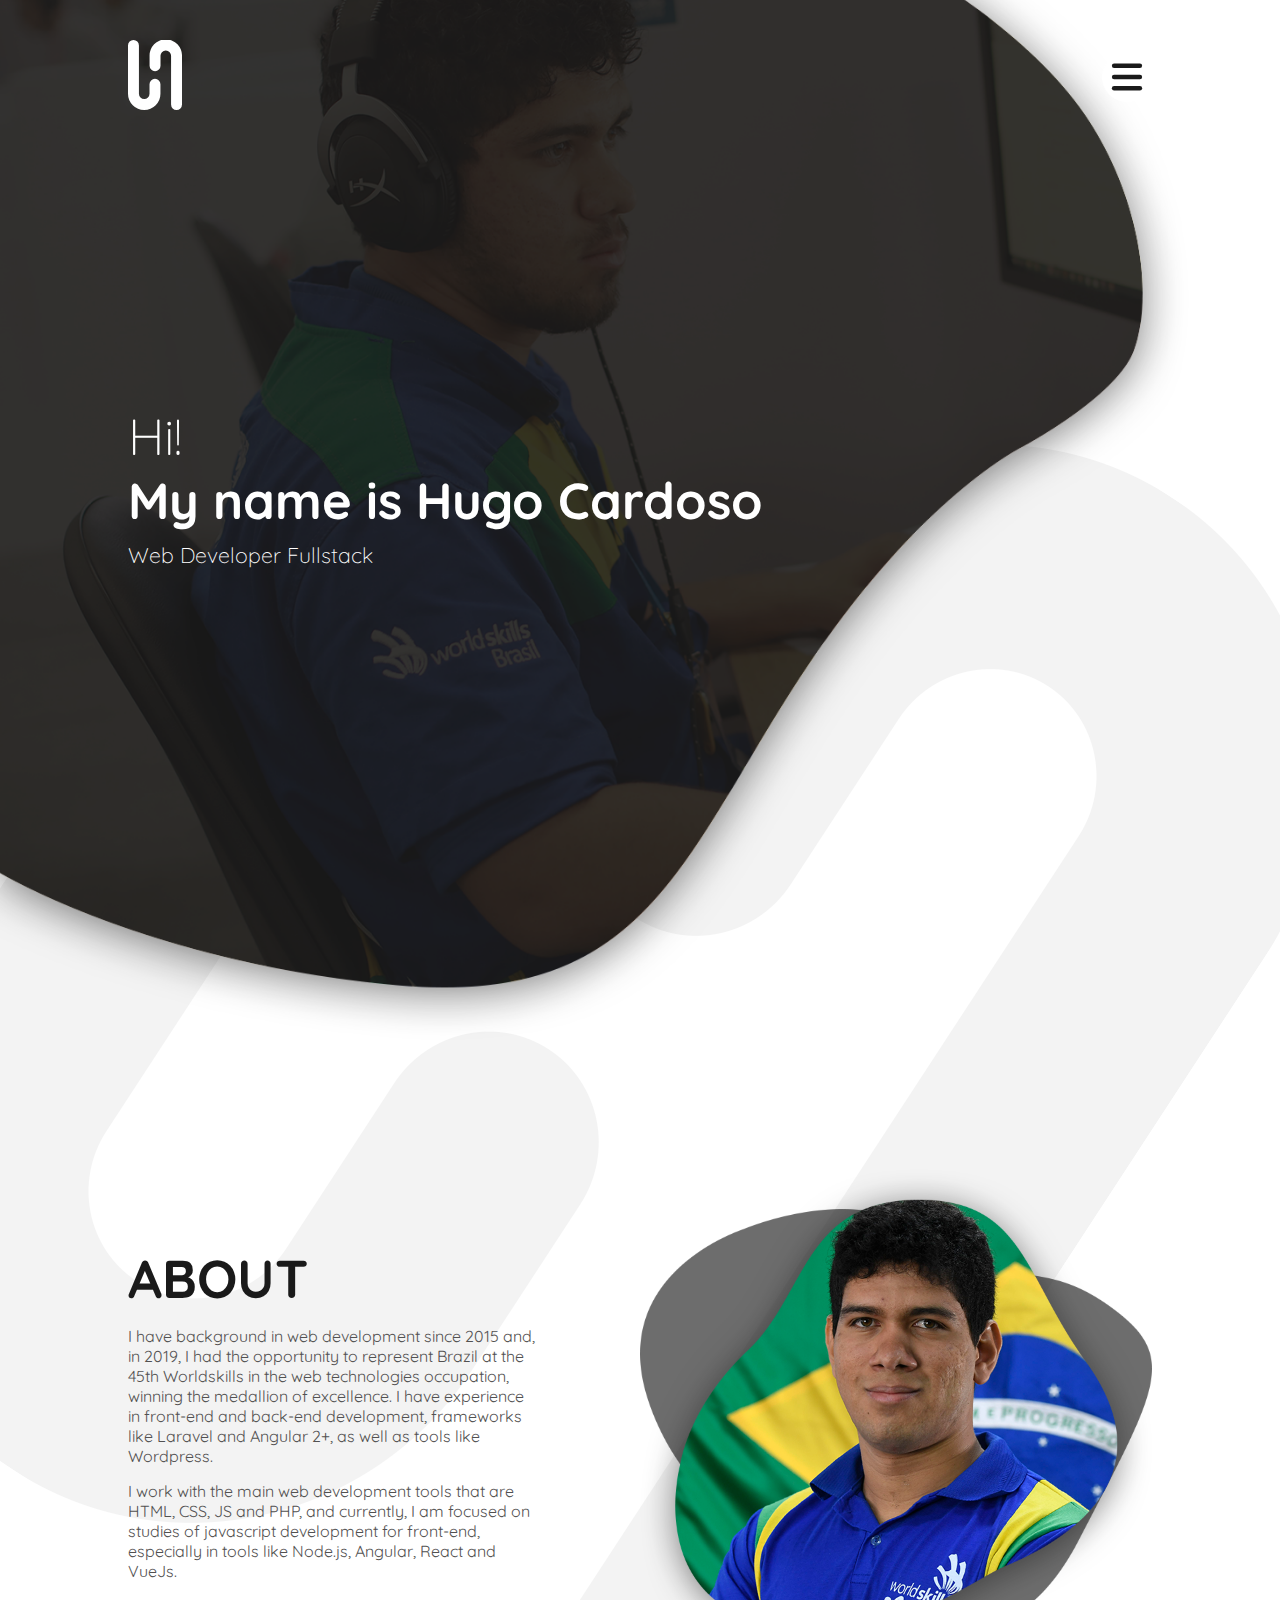
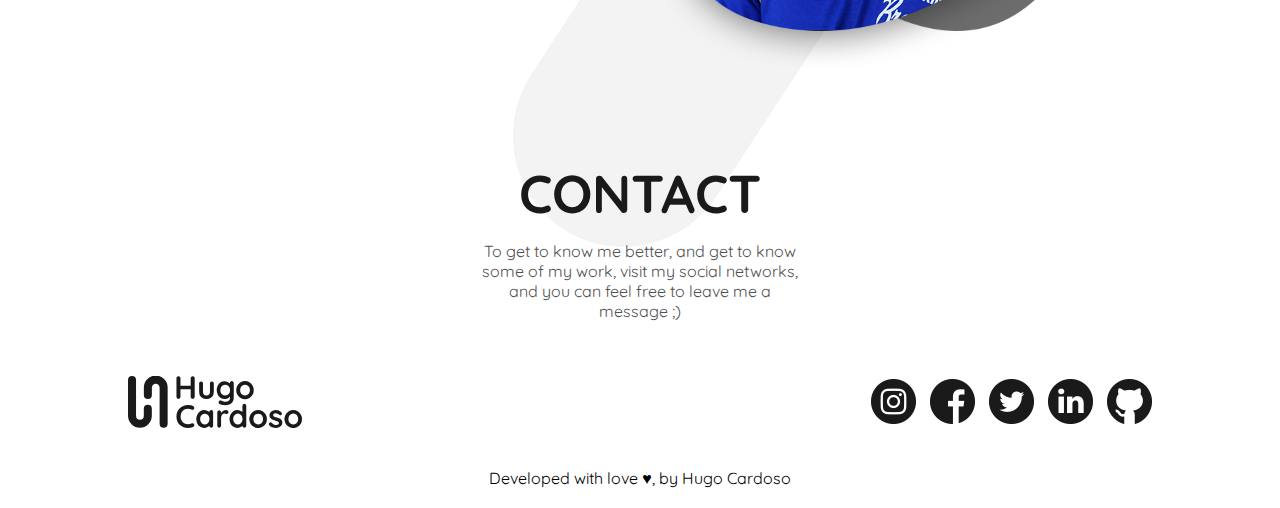
==== english/index.html @ 06d82d9e "English layout" ====
<!DOCTYPE html>
<html lang="pt-BR">
<head>
    <meta charset="UTF-8">
    <meta name="viewport" content="width=device-width, initial-scale=1.0">
    <link rel="shortcut icon" href="../img/favicon.png">
    <link rel="stylesheet" href="../css/style.css">
    <title>Hugo Cardoso</title>
</head>
<body>

    <header>
        <img src="../img/big-image.png" alt="image header" id="bg-image-header">
        <div class="container">
            <div class="navbar">
                <a href="#">
                    <img src="../img/white-logo.svg" alt="while-logo">
                </a>
                <img src="../img/mobile-menu.svg" id="mobile" alt="mobile menu">
                <ul>
                    <li><a href="#about" class="link">About</a></li>
                    <li><a href="#contact" class="link">Contact</a></li>
                    <li>
                        <a href="#" class="actual">EN</a> / <a href="../portuguese/">PT</a>
                    </li>
                </ul>
            </div>
            <div class="content-header">
                <h2>Hi!</h2>
                <h1>My name is Hugo Cardoso</h1>
                <h4>Web Developer Fullstack</h4>
            </div>
        </div>
    </header>
    
    <section id="about">
        <div class="container">
            <div class="text-about">
                <h2 class="section-title">About</h2>
                <p>I have background in web development since 2015 and, in 2019, I had the opportunity to represent Brazil at the 45th Worldskills in the web technologies occupation, winning the medallion of excellence. I have experience in front-end and back-end development, frameworks like Laravel and Angular 2+, as well as tools like Wordpress.</p>
                <p>I work with the main web development tools that are HTML, CSS, JS and PHP, and currently, I am focused on studies of javascript development for front-end, especially in tools like Node.js, Angular, React and VueJs.</p>
            </div>
            <div class="image-about">
                <img src="../img/shape-about.png" alt="shape about">
                <img src="../img/photo-about.png" alt="photo about">
            </div>
        </div>
    </section>


    <section id="contact">
        <div class="container">
            <h2 class="section-title">Contact</h2>
            <p>
                To get to know me better, and get to know some of my work, visit my social networks, and you can feel free to leave me a message ;)</p>
        </div>
    </section>

    <footer>
        <div class="container">
            <img src="../img/main-logo.svg" alt="main logo">
            <ul>
                <li><a href="https://www.instagram.com/hugocardosos/" target="_blank"><img src="../img/insta.png" alt="img insta"></a></li>
                <li><a href="https://www.facebook.com/legaumsmkra" target="_blank"><img src="../img/face.png" alt="img face"></a></li>
                <li><a href="https://twitter.com/kafusna" target="_blank"><img src="../img/twitter.png" alt="img twitter"></a></li>
                <li><a href="https://www.linkedin.com/in/gildsonhugo/" target="_blank"><img src="../img/linkedin.png" alt="img linkedin"></a></li>
                <li><a href="https://github.com/gildsonhugo" target="_blank"><img src="../img/github.png" alt="img github"></a></li>
            </ul>
        </div>
        <p>Developed with love ♥, by Hugo Cardoso</p>
    </footer>

    <script src="../js/script.js"></script>
</body>
</html>
---- css/style.css ----
/*CSS RESET*/
@import url('https://fonts.googleapis.com/css?family=Quicksand:300,400,500,600,700&display=swap');

*{
    margin: 0;
    padding: 0;
    list-style: none;
    text-decoration: none;
    box-sizing: border-box;
    font-family: 'Quicksand', sans-serif;
    scroll-behavior: smooth;
}

/*BODY*/

.container{
    position: relative;
    z-index: 1;
    display: block;
    margin: 40px auto;
    transition: all 300ms;
}

body{
    overflow-x: hidden;
    width: 100vw;
    background: url('../img/big-logo.png') no-repeat;
    background-position:  top 120px right;
}

.section-title{
    font-size: 40pt;
    text-transform: uppercase;
    color: #1a1a1a;
    font-weight: 700;
}

/*HEADER*/

header{
    position: relative;
    overflow-x: hidden;
    height: 120vh;
}

.navbar > a img{
    height: 70px;
}

#mobile{
    cursor: pointer;
    display: none;
}

#bg-image-header{
    position: absolute;
    top: -40px;
    left: 0;
    height: 100%;
    width: auto !important;
}

.actual{
    font-weight: bold;
    text-decoration: underline;
}

.navbar{
    display: flex;
    justify-content: space-between;
    align-items: center;
}

.navbar ul li{
    display: inline-block;
}

.navbar ul li + li{
    margin-left: 15px;
}

.navbar ul li a{
    color: #1a1a1a;
    font-size: 14pt;
    position: relative;
}

.navbar ul li a.link::before{
    position: absolute;
    content: "";
    width: 0;
    top: 100%;
    height: 1px;
    background: #1a1a1a;
    transition: all 300ms;
}

.navbar ul li a.link:hover{
    font-weight: 500;
}

.navbar ul li a.link:hover::before{
    width: 100%;
}

header .container{
    height: 100vh;
    display: flex;
    flex-direction: column;
}

.content-header{
    flex: 0.9;
    color: #fff;
    display: flex;
    flex-direction: column;
    justify-content: center;
}

.content-header h1{
    font-weight: 700;
    margin-bottom: 10px;
}

.content-header h1, .content-header h2{
    font-size: 38pt;
}

.content-header h2, .content-header h4{
    font-weight: 300 !important;
}

.content-header h4{
    font-size: 16pt;
}

/*ABOUT*/

#about .container{
    min-height: 600px;
    position: relative;
    display: flex;
    justify-content: space-between;
    align-items: center;
}

.text-about{
    width: 40%;
}

.text-about p, #contact .container p{
    color: #525151;
    margin: 15px 0;
}

.image-about{
    width: 50%;
    height: 500px;
    display: flex;
    align-items: center;
    justify-content: center;
    position: relative;
}

.image-about img{
    position: absolute;
    width: 100%;
}

/*CONTACT*/

#contact .container{
    display: flex;
    flex-direction: column;
    align-items: center;
    justify-content: center;
}

#contact .container p{
    width: 320px;
    text-align: center;
}

/*FOOTER*/

footer{
    padding-bottom: 20px;
}

footer .container > img{
    width: 174px;
}

footer .container{
    display: flex;
    justify-content: space-between;
    align-items: flex-end;
}

footer .container ul li{
    display: inline-block;
}

footer .container ul li + li{
    margin-left: 10px;
}

footer p{
    text-align: center;
}

@media(min-width: 1441px){
    .container{
        width: 1320px;
    }
}

@media(max-width: 1440px){

    .container{
        width: 80%;
    }

}

@media(max-width: 767px){
    #about .container{
        flex-direction: column;
    }

    .image-about, .text-about {
        width: 100%;
    }

    footer .container{
        align-items: center;
        flex-direction: column;
    }

    footer .container img{
        margin-bottom: 40px;
    }
}

@media(max-width: 1366px){

    #mobile{
        width: 50px;
        display: unset;
    }

    .navbar{
        position: relative;
    }

    .navbar ul{
        right: 0;
        height: 0;
        padding: 0px;
        overflow: hidden;
        top: 100%;
        background: #fff;
        position: absolute;
        transition: all 300ms;
    }

    .navbar ul.open{
        height: auto;
        padding: 15px;
    }

    .navbar ul li{
        margin: 0;
        display: block;
        text-align: right;
    }

    .navbar ul li a{
        font-size: 18pt;
    }

    .navbar ul li + li{
        margin-top: 15px !important;
        margin-left: 0;
    }
}
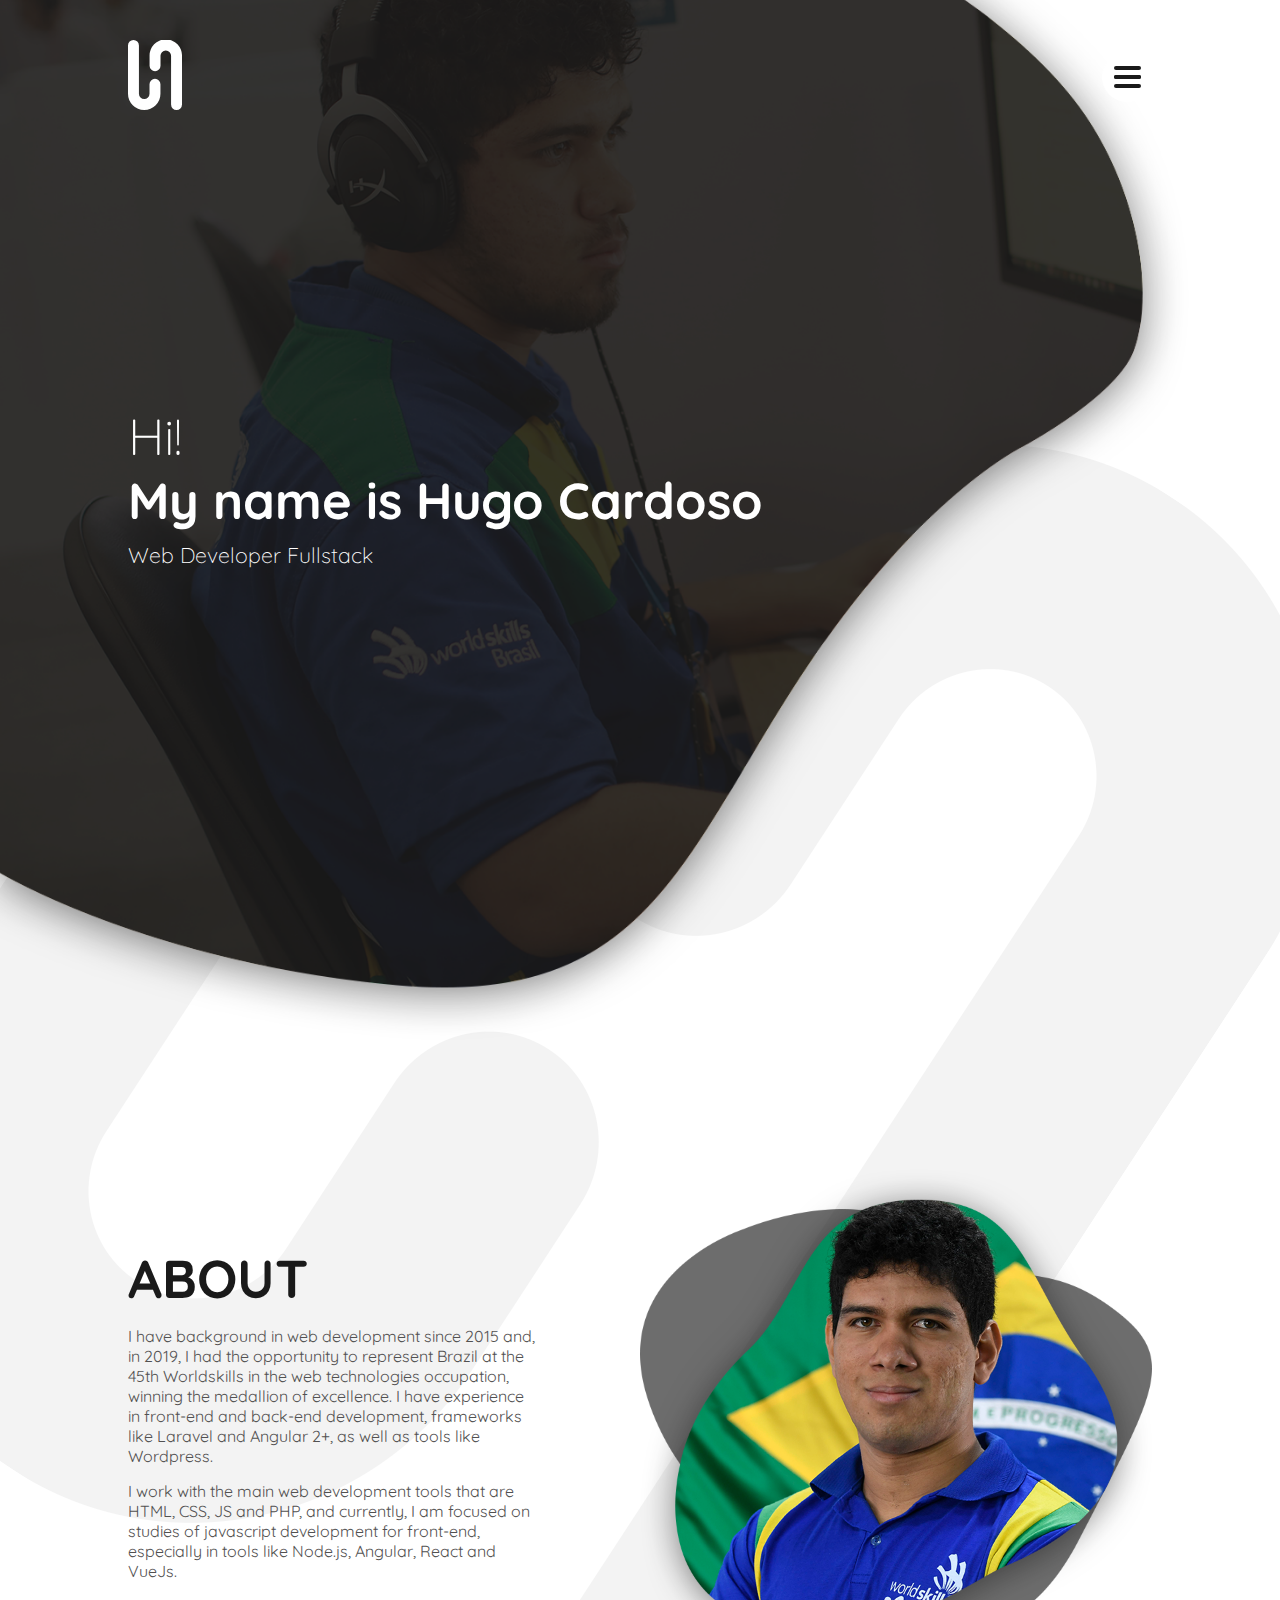
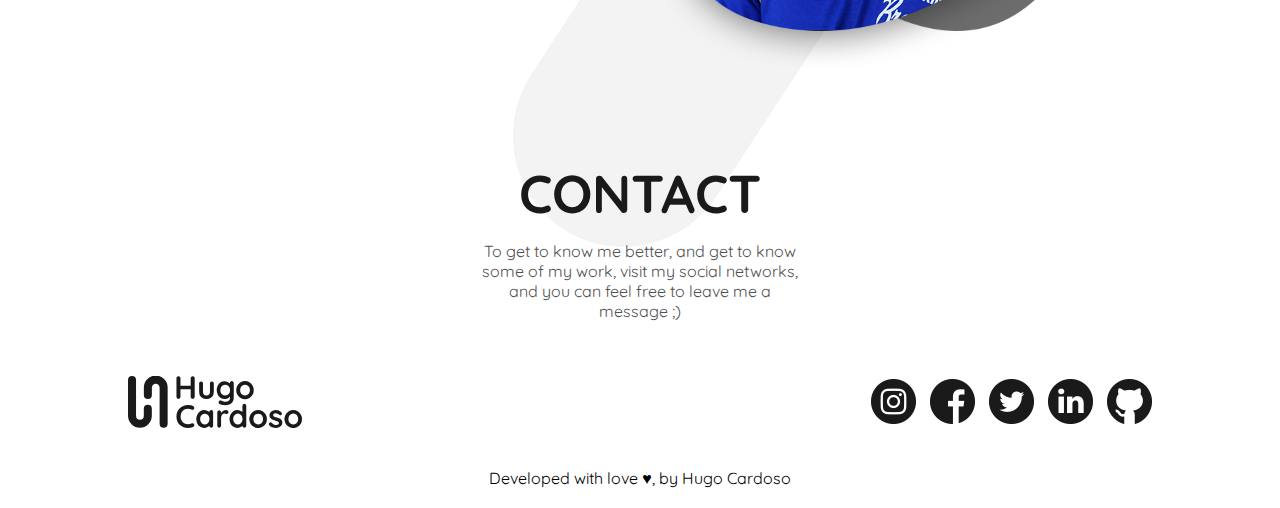
==== commit bf59267a: "effect english" ====
--- a/english/index.html
+++ b/english/index.html
@@ -16,7 +16,14 @@
                 <a href="#">
                     <img src="../img/white-logo.svg" alt="while-logo">
                 </a>
-                <img src="../img/mobile-menu.svg" id="mobile" alt="mobile menu">
+                <div id="mobile">
+                    <div class="bar outer one"></div>
+                    <div class="x">
+                        <div class="bar one"></div>
+                        <div class="bar two"></div>
+                    </div>
+                    <div class="bar outer two"></div>
+                </div>
                 <ul>
                     <li><a href="#about" class="link">About</a></li>
                     <li><a href="#contact" class="link">Contact</a></li>
--- a/css/style.css
+++ b/css/style.css
@@ -48,8 +48,51 @@
 }
 
 #mobile{
+    width: 50px;
+    overflow: hidden;
+    padding: 10px;
+    height: 50px;
     cursor: pointer;
+    background: #fff;
+    border-radius: 50%;
     display: none;
+}
+
+#mobile.open .outer.one{
+    transform: translateX(-50px);
+}
+
+#mobile.open .outer.two{
+    transform: translateX(50px);
+}
+
+#mobile.open .x .one{
+    transform: rotate(45deg);
+}
+
+#mobile.open .x .two{
+    transform: rotate(-45deg);
+}
+
+.x{
+    display: flex;
+    align-items: center;
+    justify-content: center;
+    position: relative;
+    flex-direction: column;
+    width: 100%;
+}
+
+.x .bar{
+    position: absolute;
+}
+
+.bar{
+    width: 90%;
+    height: 4px;
+    border-radius: 2px;
+    background: #1a1a1a;
+    transition: all 300ms;
 }
 
 #bg-image-header{
@@ -223,6 +266,12 @@
 
 }
 
+@media(max-width: 550px){
+    #bg-image-header{
+        left: -50vw;
+    }
+}
+
 @media(max-width: 767px){
     #about .container{
         flex-direction: column;
@@ -240,13 +289,17 @@
     footer .container img{
         margin-bottom: 40px;
     }
+    
 }
 
 @media(max-width: 1366px){
 
     #mobile{
         width: 50px;
-        display: unset;
+        display: flex;
+        flex-direction: column;
+        align-items: center;
+        justify-content: space-around;
     }
 
     .navbar{
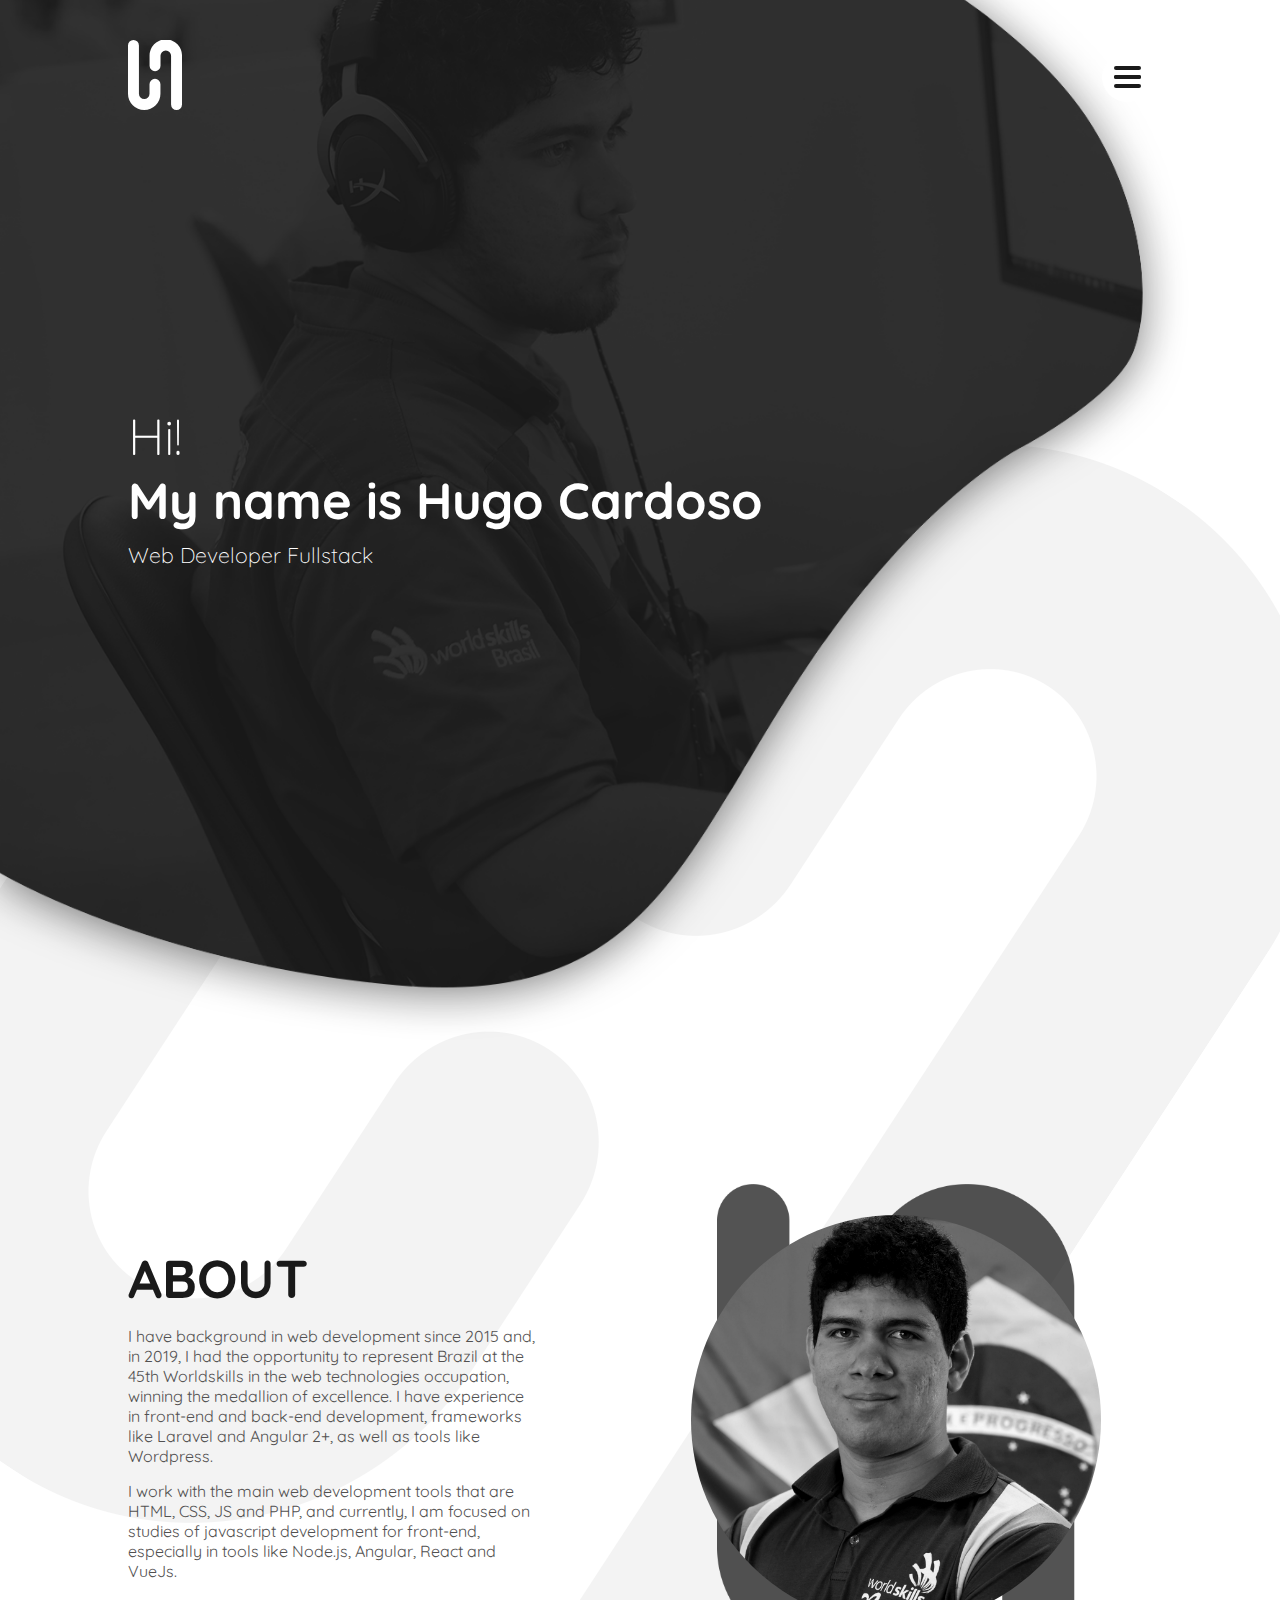
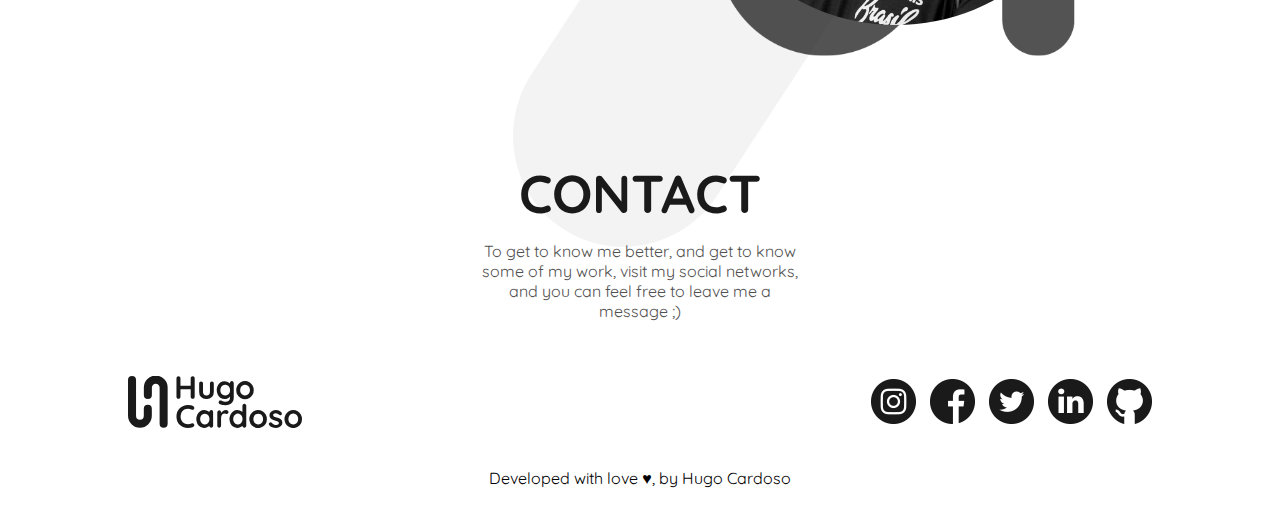
==== commit 81665377: "Nova foto" ====
--- a/english/index.html
+++ b/english/index.html
@@ -49,7 +49,7 @@
             </div>
             <div class="image-about">
                 <img src="../img/shape-about.png" alt="shape about">
-                <img src="../img/photo-about.png" alt="photo about">
+                <div class="avatar"></div>
             </div>
         </div>
     </section>
--- a/css/style.css
+++ b/css/style.css
@@ -207,7 +207,31 @@
 
 .image-about img{
     position: absolute;
-    width: 100%;
+    width: 70%;
+}
+
+.image-about .avatar{
+    width: 80%;
+    position: relative;
+    z-index: 1;
+    filter: grayscale(1) contrast(1.1);
+    display: block;
+    border-radius: 50%;
+    overflow: hidden;
+    background: url('../img/photo-about.jpg') no-repeat;
+    background-size: cover;
+    background-position: center center;
+    transition: all 300ms;
+}
+
+.image-about .avatar::after{
+    content: "";
+    display: block;
+    padding-bottom: 100%;
+}
+
+.image-about .avatar:hover{
+    filter: none;
 }
 
 /*CONTACT*/
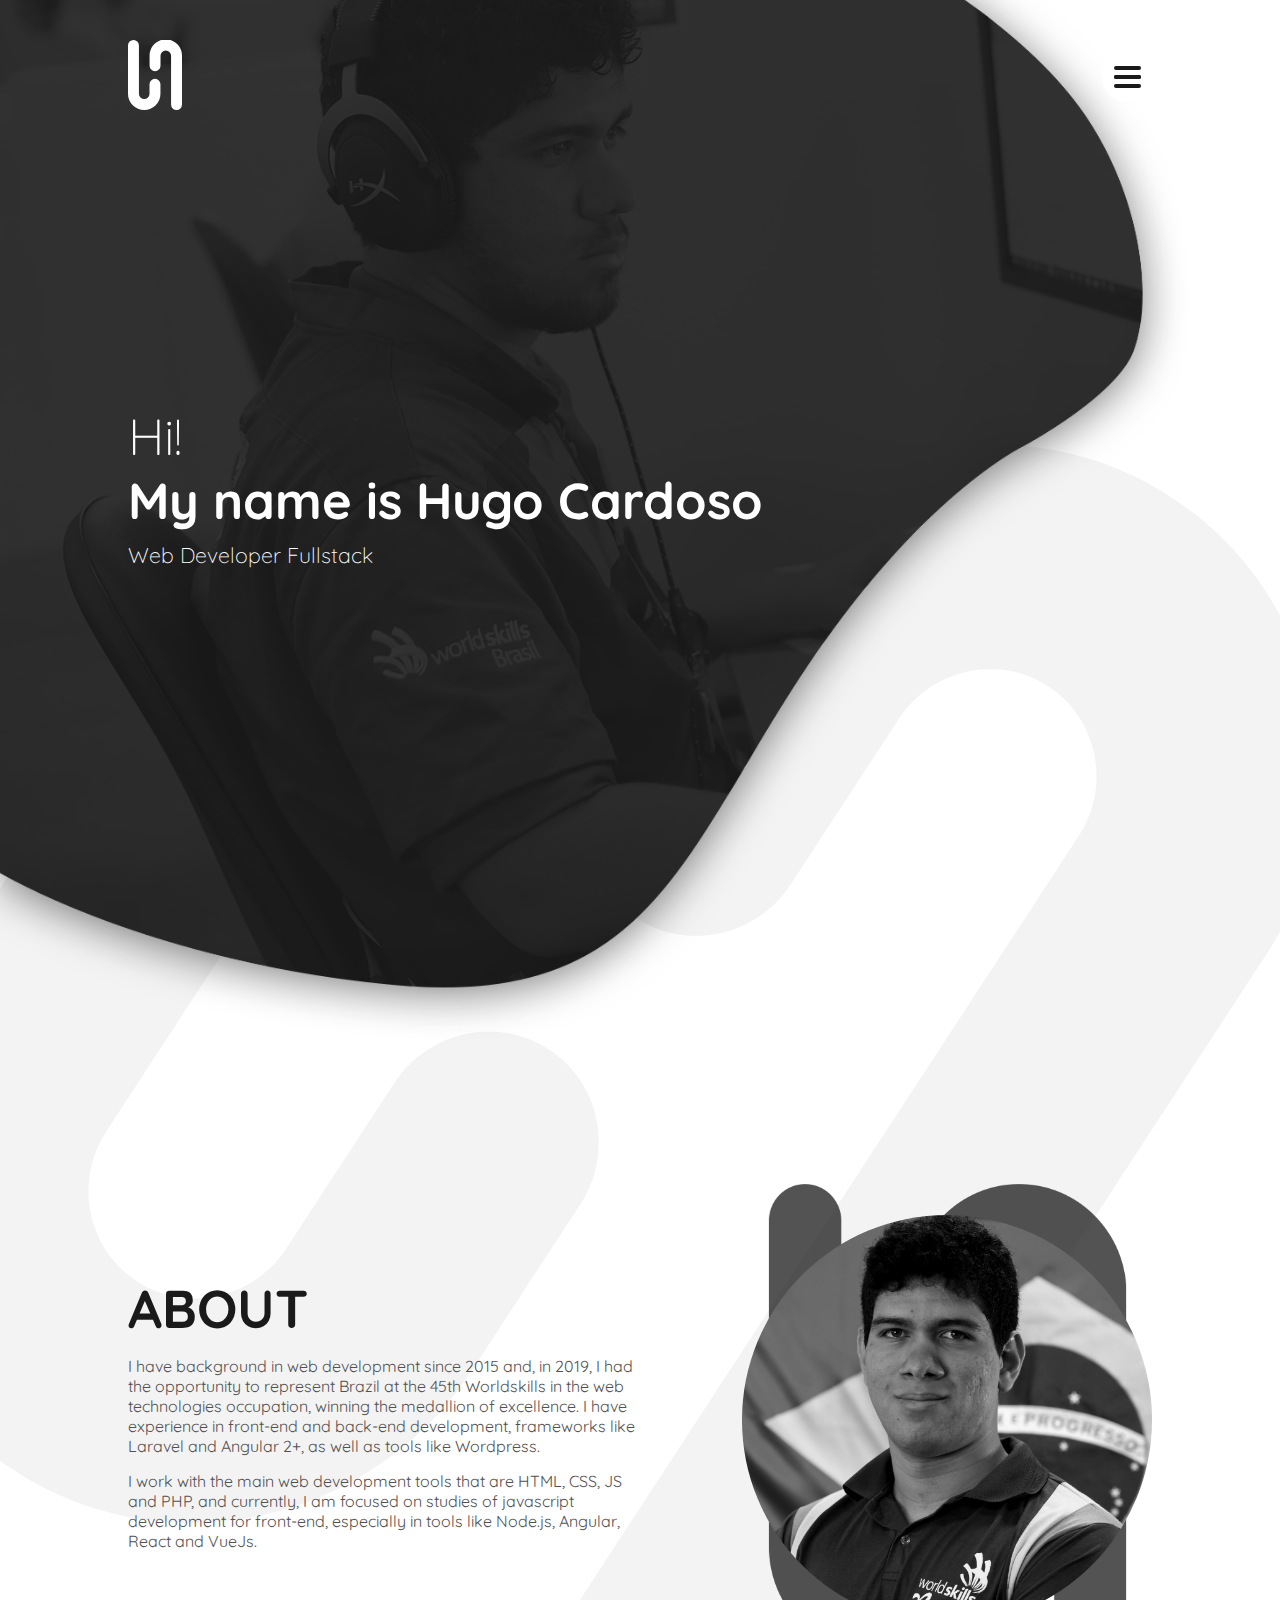
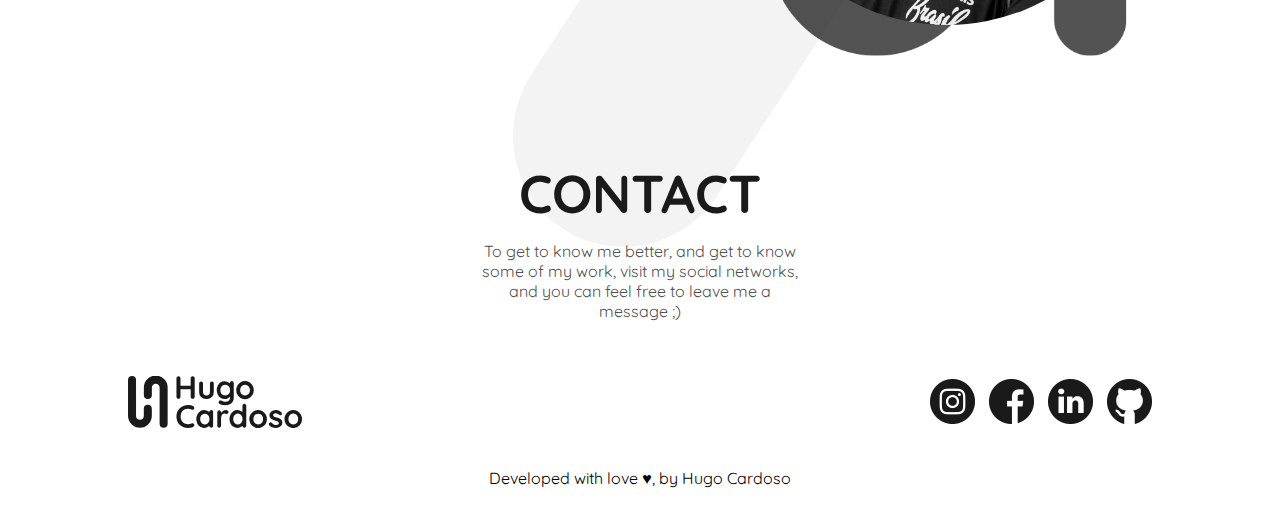
==== commit 904e647e: "remove twitter link" ====
--- a/english/index.html
+++ b/english/index.html
@@ -69,7 +69,6 @@
             <ul>
                 <li><a href="https://www.instagram.com/hugocardosos/" target="_blank"><img src="../img/insta.png" alt="img insta"></a></li>
                 <li><a href="https://www.facebook.com/legaumsmkra" target="_blank"><img src="../img/face.png" alt="img face"></a></li>
-                <li><a href="https://twitter.com/kafusna" target="_blank"><img src="../img/twitter.png" alt="img twitter"></a></li>
                 <li><a href="https://www.linkedin.com/in/gildsonhugo/" target="_blank"><img src="../img/linkedin.png" alt="img linkedin"></a></li>
                 <li><a href="https://github.com/gildsonhugo" target="_blank"><img src="../img/github.png" alt="img github"></a></li>
             </ul>
--- a/css/style.css
+++ b/css/style.css
@@ -188,7 +188,7 @@
 }
 
 .text-about{
-    width: 40%;
+    width: 50%;
 }
 
 .text-about p, #contact .container p{
@@ -201,18 +201,18 @@
     height: 500px;
     display: flex;
     align-items: center;
-    justify-content: center;
-    position: relative;
-}
-
-.image-about img{
+    justify-content: flex-end;
+    position: relative;
+}
+
+.image-about > img{
     position: absolute;
     width: 70%;
+    transform: translateX(-7%);
 }
 
 .image-about .avatar{
     width: 80%;
-    position: relative;
     z-index: 1;
     filter: grayscale(1) contrast(1.1);
     display: block;
@@ -301,6 +301,14 @@
         flex-direction: column;
     }
 
+    .image-about{
+        justify-content: center;
+    }
+
+    .image-about > img{
+        transform: translateX(0);
+    }
+
     .image-about, .text-about {
         width: 100%;
     }
